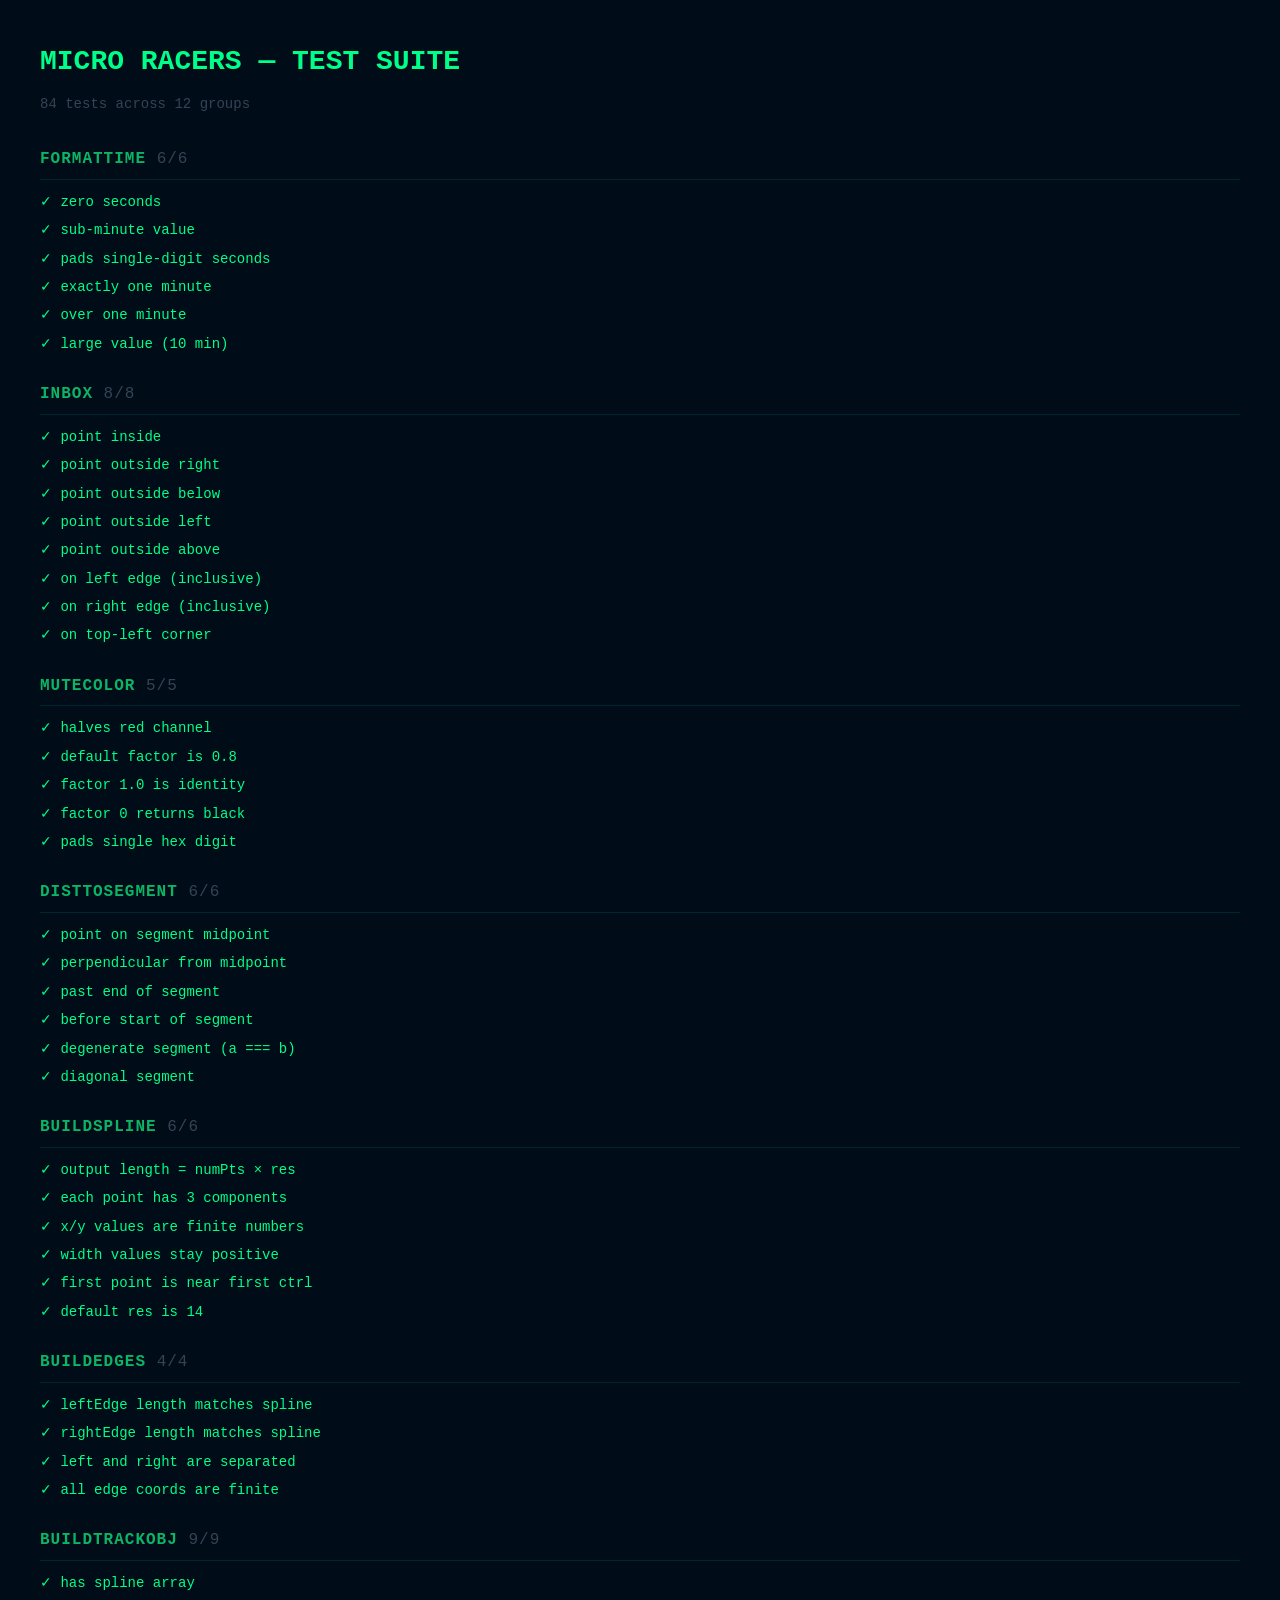
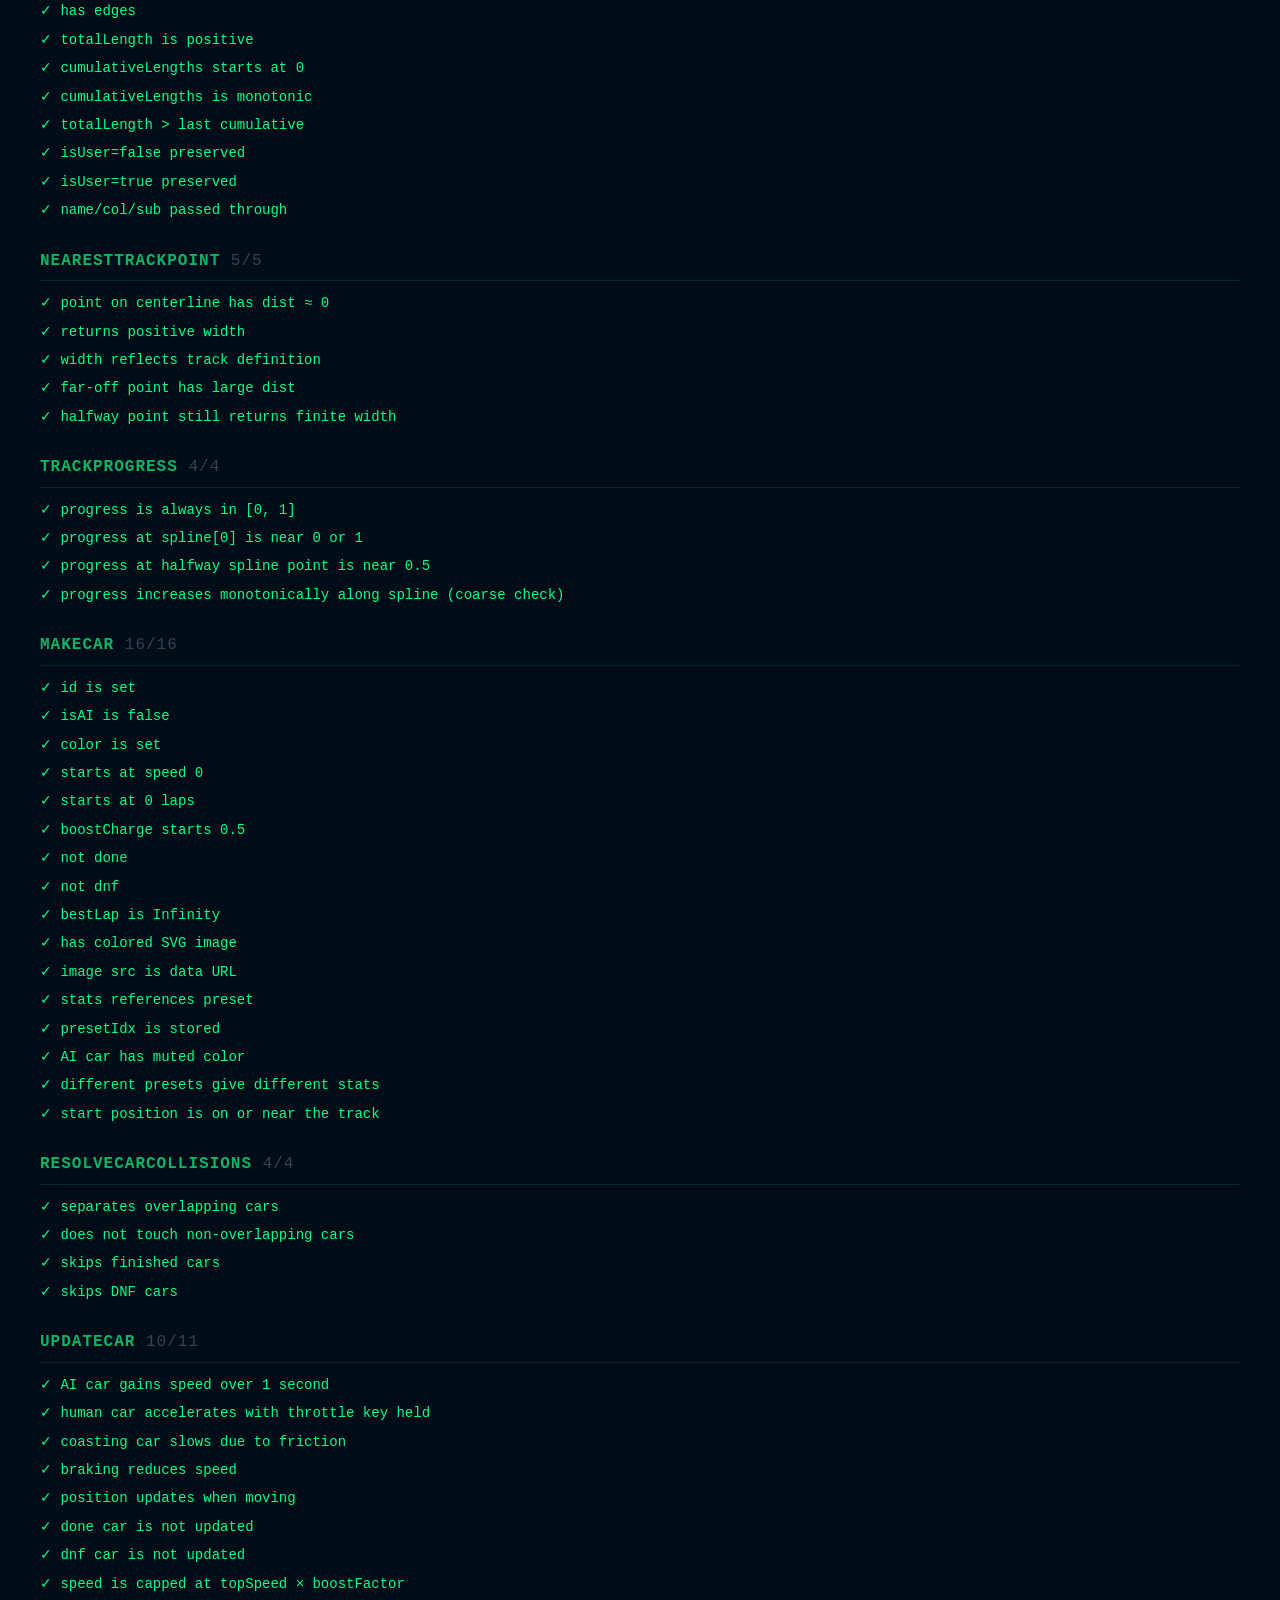
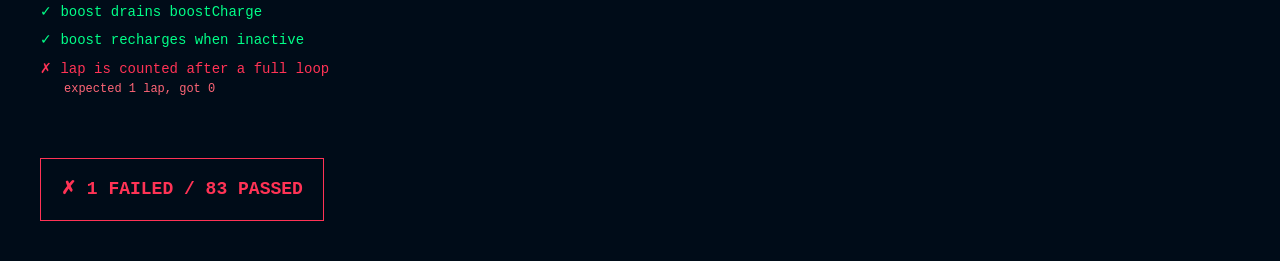
==== tests.html @ 9fa2db01 "Added automatic tests" ====
<!DOCTYPE html>
<html lang="en">
<head>
  <meta charset="UTF-8">
  <title>MICRO RACERS — Tests</title>
  <style>
    * { box-sizing: border-box; margin: 0; padding: 0; }
    body {
      background: #000c18; color: #aaffcc;
      font-family: 'Courier New', monospace;
      padding: 40px; line-height: 1.6;
    }
    h1 { color: #00ff88; font-size: 28px; margin-bottom: 8px; }
    .subtitle { color: #334455; margin-bottom: 32px; font-size: 14px; }
    .group { margin-bottom: 24px; }
    .group-name {
      color: #0cb566; font-size: 16px; font-weight: bold;
      border-bottom: 1px solid #002530; padding-bottom: 6px; margin-bottom: 8px;
      text-transform: uppercase; letter-spacing: 1px;
    }
    .result { padding: 3px 0; font-size: 14px; }
    .pass { color: #00ff88; }
    .fail { color: #ff3355; }
    .error-msg { color: #ff6677; font-size: 12px; margin-left: 24px; }
    .summary {
      margin-top: 32px; padding: 16px 20px;
      border: 1.5px solid; font-size: 18px; font-weight: bold;
      display: inline-block;
    }
    .summary.all-pass { border-color: #00ff88; color: #00ff88; }
    .summary.has-fail  { border-color: #ff3355; color: #ff3355; }
  </style>
</head>
<body>

<!-- ── MOCKS ── loaded before game files so globals exist at parse time -->
<script>
  // Minimal browser environment for headless-style testing in a real browser.
  // Only the globals actually read by geometry.js / cars.js at load time are needed.

  const canvas = document.createElement('canvas');
  const ctx    = canvas.getContext('2d');
  const W = 1600, H = 1140;
  const ISO_SCALE = 0.6;
  const BTN_DIM   = '1a';
  const COLORS    = { pc: ['#00ffff','#ff3355','#ffee00','#cc44ff'] };

  // Game-state globals used by updateCar / makeCar
  let TRACKS        = [];
  let selectedTrack = 0;
  let raceTime      = 0;
  let LAPS          = 1;
  let finishOrder   = [];
  let cars          = [];

  const CONTROLS = [
    { up: 'ArrowUp', dn: 'ArrowDown', lt: 'ArrowLeft', rt: 'ArrowRight', give: 'Backspace', honk: '-',  boost: '.'  },
    { up: 'w',       dn: 's',         lt: 'a',          rt: 'd',         give: 'q',         honk: 'e',  boost: 'r'  },
    { up: 'i',       dn: 'k',         lt: 'j',          rt: 'l',         give: 'u',         honk: 'o',  boost: 'p'  },
    { up: '8',       dn: '2',         lt: '4',          rt: '6',         give: '5',         honk: '0',  boost: '*'  },
  ];
  const keys = {};

  // Stub particle/effect functions called by updateCar
  function spawnBurst() {}
  function spawnSkid()  {}
  function spawnHonk()  {}
</script>

<!-- Game files in dependency order -->
<script src="geometry.js"></script>
<script src="tracks.js"></script>

<script>
  // buildTrackObj lives in micro-racers.js; inline it here so tests don't
  // pull in the entire game state. Kept byte-for-byte identical to the source.
  function buildTrackObj(def, isUser) {
    const spline = buildSpline(def.pts, 14);
    const edges  = buildEdges(spline);
    const cumulativeLengths = [0];
    for (let i = 1; i < spline.length; i++)
      cumulativeLengths.push(cumulativeLengths[i - 1] +
        Math.hypot(spline[i][0] - spline[i-1][0], spline[i][1] - spline[i-1][1]));
    const totalLength = cumulativeLengths[cumulativeLengths.length - 1] +
      Math.hypot(spline[0][0] - spline[spline.length-1][0], spline[0][1] - spline[spline.length-1][1]);
    return { ...def, spline, edges, cumulativeLengths, totalLength, isUser: !!isUser };
  }

  // Build the real track objects now that geometry functions are available
  TRACKS = TRACK_DEFS.map(def => buildTrackObj(def, false));
</script>

<script src="cars.js"></script>

<!-- ── TEST HARNESS ── -->
<script>
  const _results = [];
  let   _group   = '';

  function group(name) { _group = name; }

  function test(name, fn) {
    try {
      fn();
      _results.push({ group: _group, name, passed: true });
    } catch (e) {
      _results.push({ group: _group, name, passed: false, error: e.message });
    }
  }

  function assert(cond, msg) {
    if (!cond) throw new Error(msg || 'assertion failed');
  }
  function assertEqual(a, b, msg) {
    if (a !== b) throw new Error(msg || `expected ${JSON.stringify(b)}, got ${JSON.stringify(a)}`);
  }
  function assertApprox(a, b, tol = 0.01, msg) {
    if (Math.abs(a - b) > tol)
      throw new Error(msg || `expected ${a} ≈ ${b}  (tolerance ±${tol})`);
  }
</script>

<!-- ── TESTS ── -->
<script>

// ── formatTime ────────────────────────────────────
group('formatTime');

test('zero seconds',              () => assertEqual(formatTime(0),    '0:00.00'));
test('sub-minute value',          () => assertEqual(formatTime(3.14), '0:03.14'));
test('pads single-digit seconds', () => assertEqual(formatTime(5),    '0:05.00'));
test('exactly one minute',        () => assertEqual(formatTime(60),   '1:00.00'));
test('over one minute',           () => assertEqual(formatTime(61.5), '1:01.50'));
test('large value (10 min)',      () => assertEqual(formatTime(600),  '10:00.00'));


// ── inBox ─────────────────────────────────────────
group('inBox');

test('point inside',          () => assert( inBox(50,  50,  0, 0, 100, 100)));
test('point outside right',   () => assert(!inBox(150, 50,  0, 0, 100, 100)));
test('point outside below',   () => assert(!inBox(50,  150, 0, 0, 100, 100)));
test('point outside left',    () => assert(!inBox(-1,  50,  0, 0, 100, 100)));
test('point outside above',   () => assert(!inBox(50,  -1,  0, 0, 100, 100)));
test('on left edge (inclusive)',  () => assert( inBox(0,   50, 0, 0, 100, 100)));
test('on right edge (inclusive)', () => assert( inBox(100, 50, 0, 0, 100, 100)));
test('on top-left corner',        () => assert( inBox(0,   0,  0, 0, 100, 100)));


// ── muteColor ─────────────────────────────────────
group('muteColor');

test('halves red channel',        () => assertEqual(muteColor('#ff0000', 0.5), '#800000'));
test('default factor is 0.8',     () => assertEqual(muteColor('#ffffff'),      '#cccccc'));
test('factor 1.0 is identity',    () => assertEqual(muteColor('#00ff88', 1.0), '#00ff88'));
test('factor 0 returns black',    () => assertEqual(muteColor('#ffffff', 0),   '#000000'));
test('pads single hex digit',     () => {
  // Math.round(16 * 0.5) = 8 → '08', not '8'
  assertEqual(muteColor('#100000', 0.5), '#080000');
});


// ── distToSegment ─────────────────────────────────
group('distToSegment');

test('point on segment midpoint',    () => assertApprox(distToSegment(0, 0, -1, 0, 1, 0), 0));
test('perpendicular from midpoint',  () => assertApprox(distToSegment(0, 1, -1, 0, 1, 0), 1));
test('past end of segment',          () => assertApprox(distToSegment(2, 0, -1, 0, 1, 0), 1));
test('before start of segment',      () => assertApprox(distToSegment(-2, 0, -1, 0, 1, 0), 1));
test('degenerate segment (a === b)', () => assertApprox(distToSegment(3, 4, 0, 0, 0, 0), 5));
test('diagonal segment',             () => {
  // Point (0,1) to segment (0,0)→(1,1): nearest point is (0.5,0.5), dist = √0.5
  assertApprox(distToSegment(0, 1, 0, 0, 1, 1), Math.sqrt(0.5), 0.001);
});


// ── buildSpline ───────────────────────────────────
group('buildSpline');

const SQ_PTS = [[0,0,80],[200,0,80],[200,200,80],[0,200,80]];
const spline14 = buildSpline(SQ_PTS, 14);

test('output length = numPts × res',    () => assertEqual(spline14.length, SQ_PTS.length * 14));
test('each point has 3 components',     () => assert(spline14.every(p => p.length === 3)));
test('x/y values are finite numbers',   () => assert(spline14.every(p => isFinite(p[0]) && isFinite(p[1]))));
test('width values stay positive',      () => assert(spline14.every(p => p[2] > 0)));
test('first point is near first ctrl',  () => {
  assertApprox(spline14[0][0], 0,   8);
  assertApprox(spline14[0][1], 0,   8);
});
test('default res is 14', () => {
  const s = buildSpline(SQ_PTS);
  assertEqual(s.length, SQ_PTS.length * 14);
});


// ── buildEdges ────────────────────────────────────
group('buildEdges');

const edges14 = buildEdges(spline14);

test('leftEdge length matches spline',   () => assertEqual(edges14.leftEdge.length,  spline14.length));
test('rightEdge length matches spline',  () => assertEqual(edges14.rightEdge.length, spline14.length));
test('left and right are separated',     () => {
  // At each point, edges should be ~width apart (width=80, so ~40 each side)
  const l = edges14.leftEdge[0], r = edges14.rightEdge[0];
  assert(Math.hypot(l[0] - r[0], l[1] - r[1]) > 10, 'edges should not collapse');
});
test('all edge coords are finite', () => {
  const all = [...edges14.leftEdge, ...edges14.rightEdge];
  assert(all.every(p => isFinite(p[0]) && isFinite(p[1])));
});


// ── buildTrackObj ─────────────────────────────────
group('buildTrackObj');

const testDef = { name: 'TEST', sub: 'X', col: '#00ff88', pts: SQ_PTS };
const trackObj = buildTrackObj(testDef, false);

test('has spline array',                   () => assert(Array.isArray(trackObj.spline) && trackObj.spline.length > 0));
test('has edges',                          () => assert(trackObj.edges && Array.isArray(trackObj.edges.leftEdge)));
test('totalLength is positive',            () => assert(trackObj.totalLength > 0));
test('cumulativeLengths starts at 0',      () => assertEqual(trackObj.cumulativeLengths[0], 0));
test('cumulativeLengths is monotonic',     () => {
  const cl = trackObj.cumulativeLengths;
  assert(cl.every((v, i) => i === 0 || v >= cl[i - 1]));
});
test('totalLength > last cumulative',      () => {
  const cl = trackObj.cumulativeLengths;
  assert(trackObj.totalLength > cl[cl.length - 1]);
});
test('isUser=false preserved',             () => assertEqual(trackObj.isUser, false));
test('isUser=true preserved',              () => assertEqual(buildTrackObj(testDef, true).isUser, true));
test('name/col/sub passed through',        () => {
  assertEqual(trackObj.name, 'TEST');
  assertEqual(trackObj.col,  '#00ff88');
});


// ── nearestTrackPoint ─────────────────────────────
group('nearestTrackPoint');

const track0 = TRACKS[0];
const splineMid = track0.spline[Math.floor(track0.spline.length / 2)];

test('point on centerline has dist ≈ 0', () => {
  const { dist } = nearestTrackPoint(track0.spline[0][0], track0.spline[0][1], track0);
  assertApprox(dist, 0, 5);
});
test('returns positive width',           () => {
  const { width } = nearestTrackPoint(track0.spline[0][0], track0.spline[0][1], track0);
  assert(width > 0, `width should be positive, got ${width}`);
});
test('width reflects track definition',  () => {
  const { width } = nearestTrackPoint(track0.spline[0][0], track0.spline[0][1], track0);
  assert(width > 40 && width < 300, `width ${width} out of typical range`);
});
test('far-off point has large dist',     () => {
  const { dist } = nearestTrackPoint(-9999, -9999, track0);
  assert(dist > 500, `expected large dist, got ${dist}`);
});
test('halfway point still returns finite width', () => {
  const { dist, width } = nearestTrackPoint(splineMid[0], splineMid[1], track0);
  assert(isFinite(dist) && isFinite(width));
});


// ── trackProgress ─────────────────────────────────
group('trackProgress');

test('progress is always in [0, 1]', () => {
  // Sample every 10th spline point across the entire track
  for (let i = 0; i < track0.spline.length; i += 10) {
    const p = trackProgress(track0.spline[i][0], track0.spline[i][1], track0);
    assert(p >= 0 && p <= 1, `progress ${p} out of range at index ${i}`);
  }
});
test('progress at spline[0] is near 0 or 1', () => {
  const p = trackProgress(track0.spline[0][0], track0.spline[0][1], track0);
  assert(p < 0.05 || p > 0.95, `expected near seam, got ${p}`);
});
test('progress at halfway spline point is near 0.5', () => {
  const midIdx = Math.floor(track0.spline.length / 2);
  const p = trackProgress(track0.spline[midIdx][0], track0.spline[midIdx][1], track0);
  assertApprox(p, 0.5, 0.12);
});
test('progress increases monotonically along spline (coarse check)', () => {
  // Sample a quarter-arc — progress should increase
  const quarter = Math.floor(track0.spline.length / 4);
  const p1 = trackProgress(track0.spline[5][0],         track0.spline[5][1],         track0);
  const p2 = trackProgress(track0.spline[quarter][0],   track0.spline[quarter][1],   track0);
  assert(p2 > p1, `expected p2 ${p2} > p1 ${p1}`);
});


// ── makeCar ───────────────────────────────────────
group('makeCar');

const testCar = makeCar(0, false, '#00ffff', 0);

test('id is set',               () => assertEqual(testCar.id, 0));
test('isAI is false',           () => assertEqual(testCar.isAI, false));
test('color is set',            () => assertEqual(testCar.color, '#00ffff'));
test('starts at speed 0',       () => assertEqual(testCar.speed, 0));
test('starts at 0 laps',        () => assertEqual(testCar.laps, 0));
test('boostCharge starts 0.5',  () => assertEqual(testCar.boostCharge, 0.5));
test('not done',                () => assertEqual(testCar.done, false));
test('not dnf',                 () => assertEqual(testCar.dnf, false));
test('bestLap is Infinity',     () => assertEqual(testCar.bestLap, Infinity));
test('has colored SVG image',   () => assert(testCar.img instanceof Image));
test('image src is data URL',   () => assert(testCar.img.src.startsWith('data:image/svg+xml')));
test('stats references preset', () => assert(testCar.stats === CAR_PRESETS[0]));
test('presetIdx is stored',     () => assertEqual(testCar.presetIdx, 0));
test('AI car has muted color',  () => {
  const ai = makeCar(1, true, muteColor(COLORS.pc[1]), 0);
  assertEqual(ai.isAI, true);
});
test('different presets give different stats', () => {
  const c0 = makeCar(0, true, '#fff', 0);
  const c1 = makeCar(0, true, '#fff', 1);
  assert(c0.stats !== c1.stats, 'presets should differ');
});
test('start position is on or near the track', () => {
  const { dist, width } = nearestTrackPoint(testCar.x, testCar.y, track0);
  assert(dist < width, `car starts ${dist}px from center, track width ${width}`);
});


// ── resolveCarCollisions ──────────────────────────
group('resolveCarCollisions');

test('separates overlapping cars', () => {
  const a = makeCar(0, true, '#00ffff', 0);
  const b = makeCar(1, true, '#ff3355', 0);
  b.x = a.x + 5; b.y = a.y;  // place within CAR_RADIUS*2 (=28)
  const distBefore = Math.hypot(b.x - a.x, b.y - a.y);
  cars = [a, b];
  resolveCarCollisions();
  const distAfter = Math.hypot(b.x - a.x, b.y - a.y);
  assert(distAfter > distBefore, `dist should increase: ${distBefore} → ${distAfter}`);
});

test('does not touch non-overlapping cars', () => {
  const a = makeCar(0, true, '#00ffff', 0);
  const b = makeCar(1, true, '#ff3355', 0);
  b.x = a.x + 200; b.y = a.y;  // far apart
  const bxBefore = b.x;
  cars = [a, b];
  resolveCarCollisions();
  assertEqual(b.x, bxBefore);
});

test('skips finished cars', () => {
  const a = makeCar(0, true, '#00ffff', 0);
  const b = makeCar(1, true, '#ff3355', 0);
  a.done = true;
  b.x = a.x + 5; b.y = a.y;
  const bxBefore = b.x;
  cars = [a, b];
  resolveCarCollisions();
  assertEqual(b.x, bxBefore, 'b should not move when a is done');
});

test('skips DNF cars', () => {
  const a = makeCar(0, true, '#00ffff', 0);
  const b = makeCar(1, true, '#ff3355', 0);
  a.dnf = true;
  b.x = a.x + 5; b.y = a.y;
  const bxBefore = b.x;
  cars = [a, b];
  resolveCarCollisions();
  assertEqual(b.x, bxBefore, 'b should not move when a is dnf');
});


// ── updateCar — physics ───────────────────────────
group('updateCar');

test('AI car gains speed over 1 second', () => {
  const car = makeCar(0, true, '#00ffff', 0);
  updateCar(car, 1.0);
  assert(car.speed > 0, `expected speed > 0, got ${car.speed}`);
});

test('human car accelerates with throttle key held', () => {
  const car = makeCar(0, false, '#00ffff', 0);
  keys['ArrowUp'] = true;
  updateCar(car, 0.1);
  keys['ArrowUp'] = false;
  assert(car.speed > 0, `expected speed > 0, got ${car.speed}`);
});

test('coasting car slows due to friction', () => {
  const car = makeCar(0, false, '#00ffff', 0);
  car.speed = 150;
  // no keys → throttle = 0 → friction applies
  const before = car.speed;
  updateCar(car, 0.1);
  assert(car.speed < before, `friction should reduce speed from ${before}, got ${car.speed}`);
});

test('braking reduces speed', () => {
  const car = makeCar(0, false, '#00ffff', 0);
  car.speed = 100;
  keys['ArrowDown'] = true;
  updateCar(car, 0.1);
  keys['ArrowDown'] = false;
  assert(car.speed < 100, `speed should drop, got ${car.speed}`);
});

test('position updates when moving', () => {
  const car = makeCar(0, true, '#00ffff', 0);
  car.speed = 200;
  const { x, y } = car;
  updateCar(car, 0.1);
  assert(car.x !== x || car.y !== y, 'position should change');
});

test('done car is not updated', () => {
  const car = makeCar(0, true, '#00ffff', 0);
  car.done = true; car.speed = 200;
  const { x } = car;
  updateCar(car, 0.1);
  assertEqual(car.x, x, 'done car must not move');
});

test('dnf car is not updated', () => {
  const car = makeCar(0, true, '#00ffff', 0);
  car.dnf = true; car.speed = 200;
  const { x } = car;
  updateCar(car, 0.1);
  assertEqual(car.x, x, 'dnf car must not move');
});

test('speed is capped at topSpeed × boostFactor', () => {
  const car = makeCar(0, true, '#00ffff', 0);
  car.speed = 9999;
  updateCar(car, 0.1);
  const cap = car.stats.topSpeed * car.stats.boostFactor;
  assert(car.speed <= cap + 1, `speed ${car.speed} exceeds cap ${cap}`);
});

test('boost drains boostCharge', () => {
  const car = makeCar(0, false, '#00ffff', 0);
  car.boostCharge = 1;
  keys['ArrowUp'] = true;
  keys['.'] = true;  // P1 boost key
  updateCar(car, 0.5);
  keys['ArrowUp'] = false;
  keys['.'] = false;
  assert(car.boostCharge < 1, `boost should drain charge, got ${car.boostCharge}`);
});

test('boost recharges when inactive', () => {
  const car = makeCar(0, false, '#00ffff', 0);
  car.boostCharge = 0.2;
  // no keys pressed → isBoosting = false
  updateCar(car, 1.0);
  assert(car.boostCharge > 0.2, `charge should refill, got ${car.boostCharge}`);
});

test('lap is counted after a full loop', () => {
  // Simulate a car that has already crossed the halfway mark
  const car = makeCar(0, true, '#00ffff', 0);
  car.laps = 0;
  car.canCountLap = true;
  car.lastProgress = 0.92;  // just before the line
  car.progress     = 0.02;  // just crossed the line (wraps 0.86→0.14 window)
  car.speed = 50;
  // Manually trigger the lap-count path by directly calling the update
  // with a tiny dt so no other physics changes interfere
  updateCar(car, 0.001);
  assertEqual(car.laps, 1, `expected 1 lap, got ${car.laps}`);
});

</script>

<!-- ── RENDER RESULTS ── -->
<script>
  const grouped = {};
  let totalPassed = 0, totalFailed = 0;

  _results.forEach(r => {
    if (!grouped[r.group]) grouped[r.group] = [];
    grouped[r.group].push(r);
    if (r.passed) totalPassed++; else totalFailed++;
  });

  const allPass = totalFailed === 0;

  document.body.innerHTML = `
    <h1>MICRO RACERS — TEST SUITE</h1>
    <p class="subtitle">${_results.length} tests across ${Object.keys(grouped).length} groups</p>

    ${Object.entries(grouped).map(([grp, tests]) => {
      const gPass = tests.filter(t => t.passed).length;
      return `
        <div class="group">
          <div class="group-name">${grp}  <span style="color:#334455;font-weight:normal">${gPass}/${tests.length}</span></div>
          ${tests.map(t => `
            <div class="result ${t.passed ? 'pass' : 'fail'}">
              ${t.passed ? '✓' : '✗'} ${t.name}
              ${t.error ? `<div class="error-msg">${t.error}</div>` : ''}
            </div>
          `).join('')}
        </div>
      `;
    }).join('')}

    <div class="summary ${allPass ? 'all-pass' : 'has-fail'}">
      ${allPass
        ? `✓  ALL ${totalPassed} TESTS PASSED`
        : `✗  ${totalFailed} FAILED  /  ${totalPassed} PASSED`}
    </div>
  `;
</script>

</body>
</html>
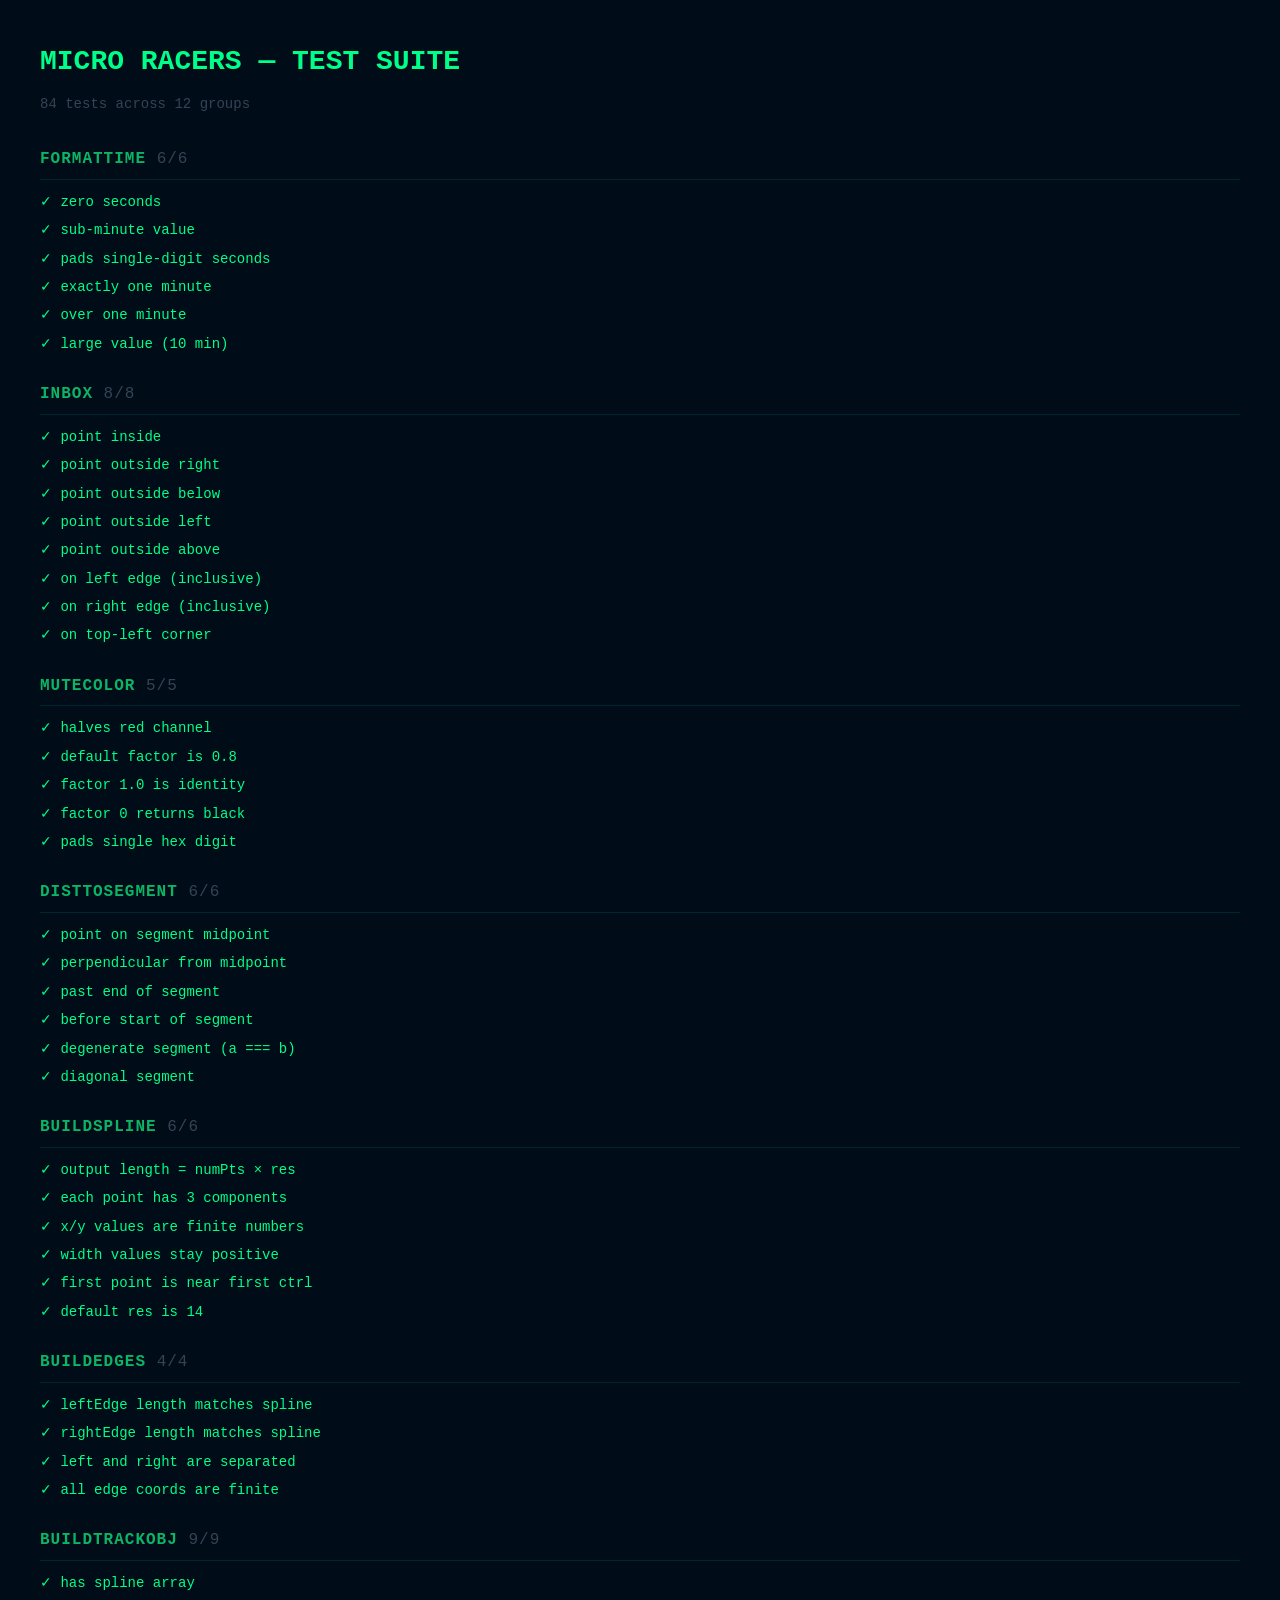
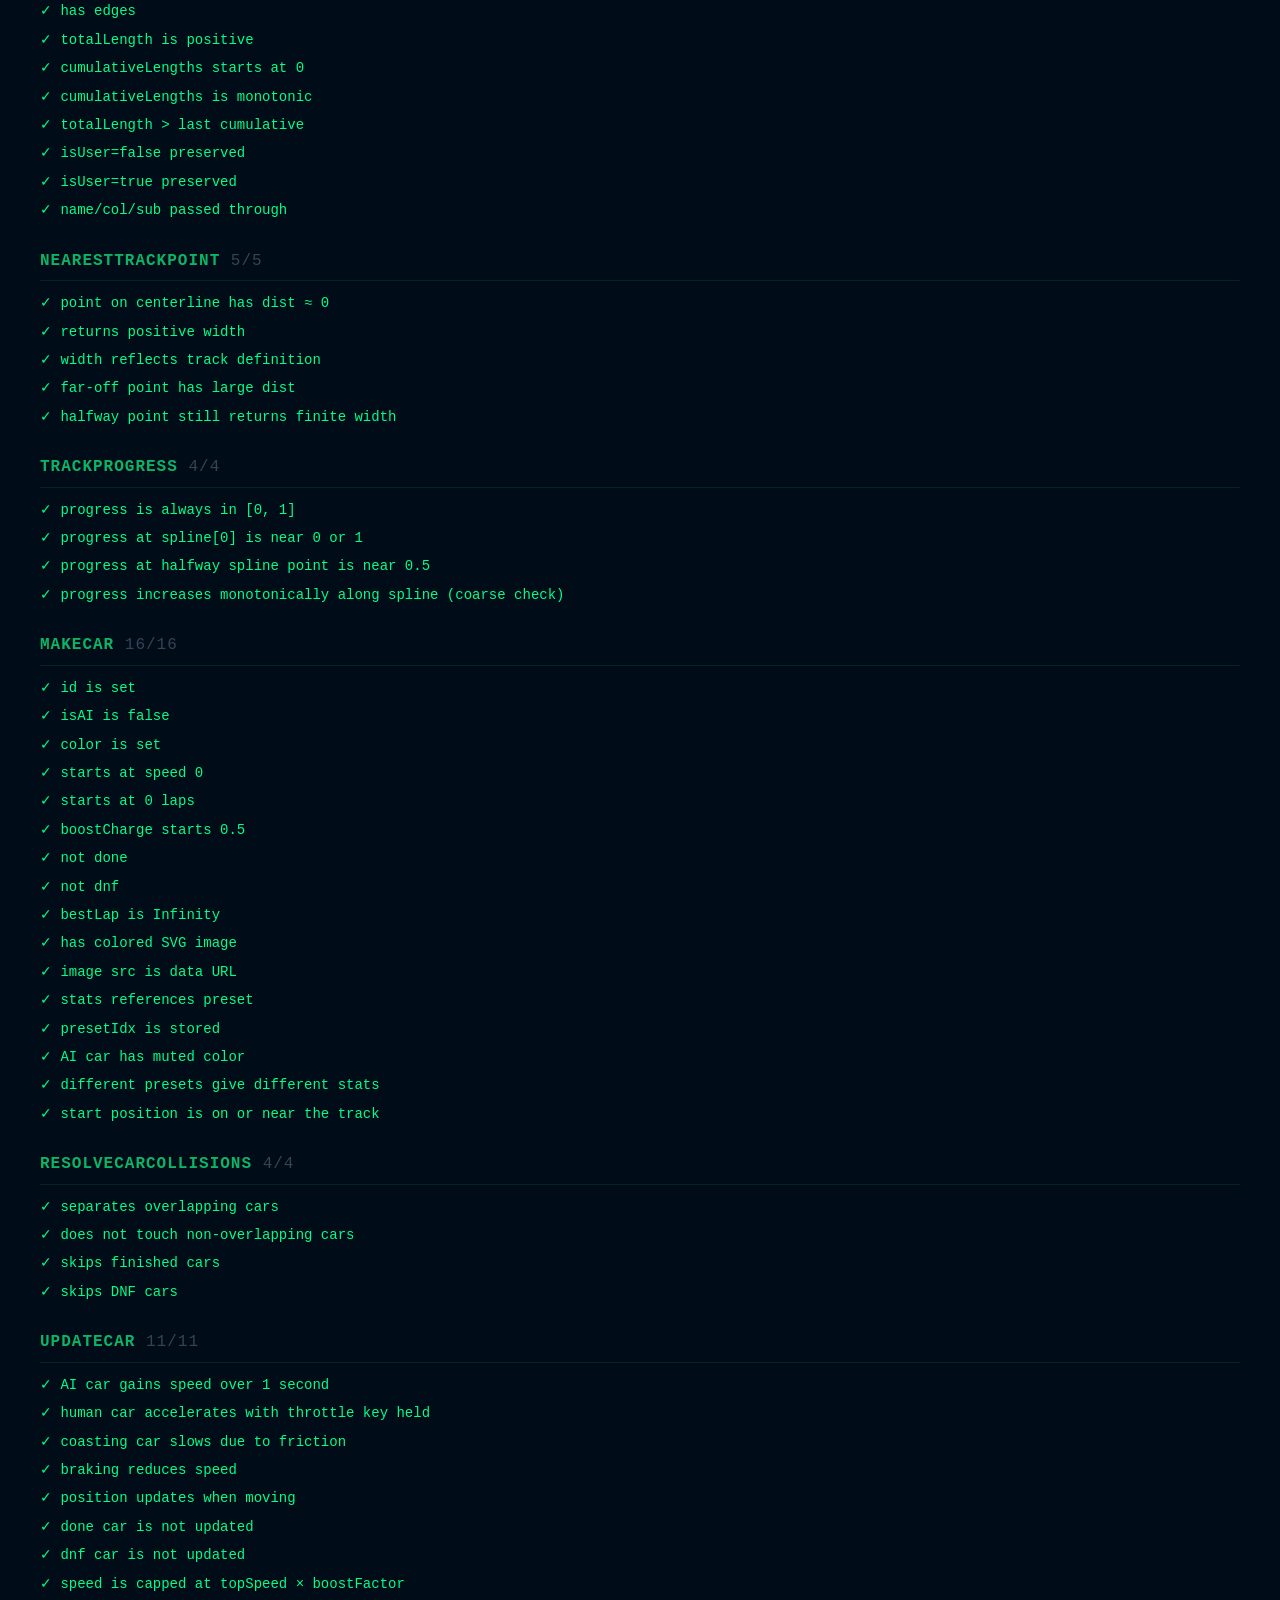
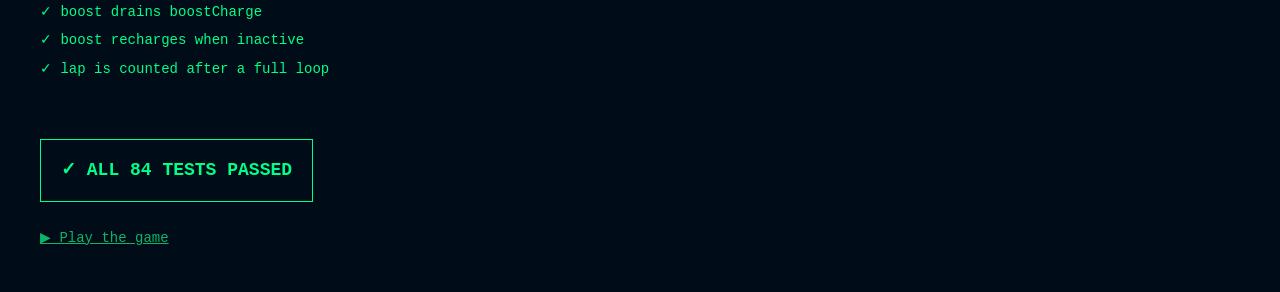
==== commit b0ef6491: "Updated tests" ====
--- a/tests.html
+++ b/tests.html
@@ -461,16 +461,16 @@
 });
 
 test('lap is counted after a full loop', () => {
-  // Simulate a car that has already crossed the halfway mark
   const car = makeCar(0, true, '#00ffff', 0);
-  car.laps = 0;
+  // updateCar does `lastProgress = car.progress` then recalculates progress
+  // from position, so we set car.progress here (it becomes lastProgress) and
+  // move the car to a position that gives real trackProgress < 0.14.
+  car.x = track0.spline[3][0];
+  car.y = track0.spline[3][1];  // just ahead of the finish line
+  car.progress    = 0.92;       // becomes lastProgress inside updateCar
   car.canCountLap = true;
-  car.lastProgress = 0.92;  // just before the line
-  car.progress     = 0.02;  // just crossed the line (wraps 0.86→0.14 window)
-  car.speed = 50;
-  // Manually trigger the lap-count path by directly calling the update
-  // with a tiny dt so no other physics changes interfere
-  updateCar(car, 0.001);
+  car.speed       = 50;
+  updateCar(car, 0.001);        // tiny dt — position barely moves
   assertEqual(car.laps, 1, `expected 1 lap, got ${car.laps}`);
 });
 
@@ -513,6 +513,9 @@
         ? `✓  ALL ${totalPassed} TESTS PASSED`
         : `✗  ${totalFailed} FAILED  /  ${totalPassed} PASSED`}
     </div>
+    <p style="margin-top:24px">
+      <a href="index.html" style="color:#0cb566;font-size:14px">▶  Play the game</a>
+    </p>
   `;
 </script>
 
